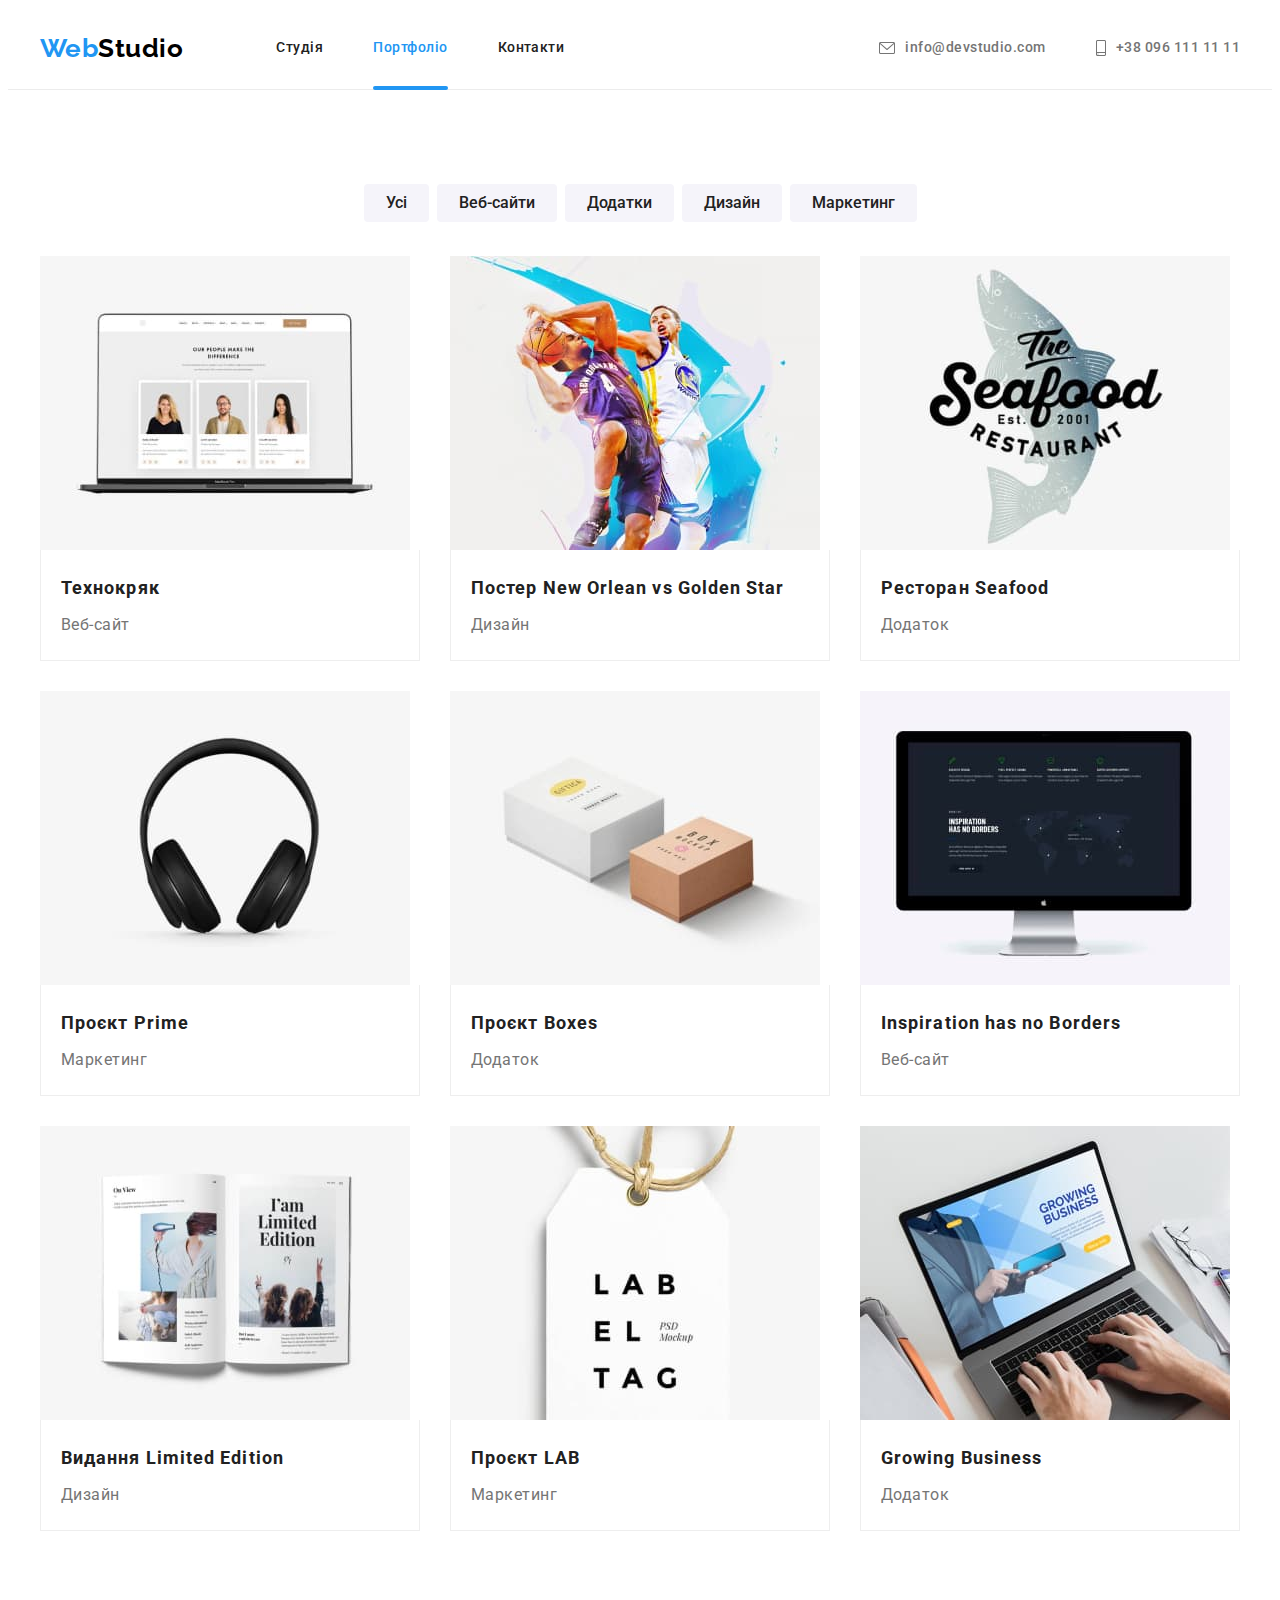
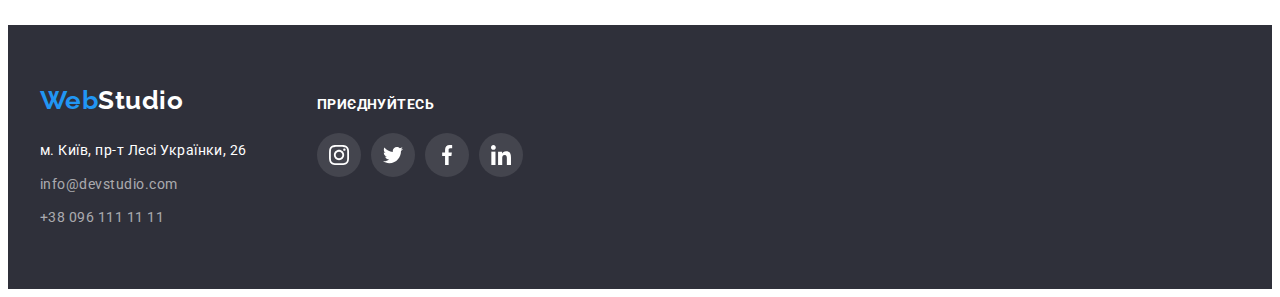
==== portfolio.html @ 05618b66 "Added files from previous project" ====
<!DOCTYPE html>
<html lang="en">
  <head>
    <meta charset="UTF-8" />
    <meta http-equiv="X-UA-Compatible" content="IE=edge" />
    <meta name="viewport" content="width=device-width, initial-scale=1.0" />
    <title>Портфоліо</title>
    <link
      rel="stylesheet"
      href="https://cdnjs.cloudflare.com/ajax/libs/modern-normalize/1.1.0/modern-normalize.min.css"
      integrity="sha512-wpPYUAdjBVSE4KJnH1VR1HeZfpl1ub8YT/NKx4PuQ5NmX2tKuGu6U/JRp5y+Y8XG2tV+wKQpNHVUX03MfMFn9Q=="
      crossorigin="anonymous"
      referrerpolicy="no-referrer"
    />
    <link rel="stylesheet" href="./css/styles.css" />
    <link
      href="https://fonts.googleapis.com/css2?family=Raleway:wght@700&family=Roboto:wght@400;500;700;900&display=swap"
      rel="stylesheet"
    />
  </head>
  <body>
    <header class="page-header">
      <div class="header container">
        <nav class="flex-box">
          <a href="./index.html" class="logo"
            ><span class="first-logo">Web</span>Studio</a
          >
          <ul class="site-nav list">
            <li class="flex-element">
              <a href="./index.html" class="link nav-link">Студія</a>
            </li>
            <li class="flex-element">
              <a href="./portfolio.html" class="link-current nav-link"
                >Портфоліо</a
              >
            </li>
            <li class="flex-element">
              <a href="#" class="link nav-link">Контакти</a>
            </li>
          </ul>
        </nav>
        <ul class="contacts list">
          <li class="flex-element">
            <a href="mailto:info@devstudio.com" class="link contact-link">
              <svg width="16" height="12">
                <use href="./images/icons.svg#email"></use>
              </svg>
              info@devstudio.com</a
            >
          </li>
          <li class="flex-element">
            <a href="tel:+380961111111" class="link contact-link">
              <svg width="10" height="16">
                <use href="./images/icons.svg#phone"></use>
              </svg>
              +38 096 111 11 11</a
            >
          </li>
        </ul>
      </div>
    </header>

    <main>
      <section class="section">
        <div class="container">
          <h1 class="section-title visually-hidden">Фільтри</h1>
          <ul class="list filter">
            <li class="button">
              <button type="button" class="filter-btn all-btn">Усі</button>
            </li>
            <li class="button">
              <button type="button" class="filter-btn">Веб-сайти</button>
            </li>
            <li class="button">
              <button type="button" class="filter-btn">Додатки</button>
            </li>
            <li class="button">
              <button type="button" class="filter-btn">Дизайн</button>
            </li>
            <li class="button">
              <button type="button" class="filter-btn">Маркетинг</button>
            </li>
          </ul>
          <h2 class="section-title visually-hidden">Роботи</h2>
          <ul class="list work-list">
            <li class="projects">
              <a href="#" class="projects-link">
                <div class="overlay">
                  <img
                    class="block"
                    src="./images/img.jpg"
                    alt="Екран ноутбука с веб-сайтом Технокряк"
                    width="370"
                    height="294"
                  />
                  <p class="project-text">
                    Ресурс пропонує комплексні пропозиції з різним рівнем
                    функціоналу та сервісів. Все це дозволить відвідувачу
                    отримати вичерпні відомості про компанію чи приватну особу.
                  </p>
                </div>
                <div class="work-type">
                  <h3 class="works">Технокряк</h3>
                  <p class="type">Веб-сайт</p>
                </div></a
              >
            </li>
            <li class="projects">
              <a href="#" class="projects-link">
                <div class="overlay">
                  <img
                    class="block"
                    src="./images/img2.jpg"
                    alt="Два баскетболіста"
                    width="370"
                    height="294"
                  />
                  <p class="project-text">
                    Lorem ipsum dolor sit amet consectetur adipisicing elit.
                    Molestiae consectetur laboriosam deleniti iusto eos adipisci
                    doloribus ab quidem facilis similique beatae, iure, sed
                    fugiat molestias.
                  </p>
                </div>
                <div class="work-type">
                  <h3 class="works">Постер New Orlean vs Golden Star</h3>
                  <p class="type">Дизайн</p>
                </div></a
              >
            </li>
            <li class="projects">
              <a href="#" class="projects-link">
                <div class="overlay">
                  <img
                    class="block"
                    src="./images/img3.jpg"
                    alt="Logo ресторану Seafood"
                    width="370"
                    height="294"
                  />
                  <p class="project-text">
                    Lorem ipsum dolor sit amet consectetur adipisicing elit. Rem
                    dolores tempora, iste quasi molestiae, cum voluptatum
                    consectetur esse ratione vero neque aut labore nisi
                    corporis.
                  </p>
                </div>
                <div class="work-type">
                  <h3 class="works">Ресторан Seafood</h3>
                  <p class="type">Додаток</p>
                </div></a
              >
            </li>
            <li class="projects">
              <a href="#" class="projects-link">
                <div class="overlay">
                  <img
                    class="block"
                    src="./images/img9.jpg"
                    alt="Навушники"
                    width="370"
                    height="294"
                  />
                  <p class="project-text">
                    Lorem ipsum dolor sit amet consectetur adipisicing elit.
                    Dicta voluptate a repudiandae doloribus ex est deserunt nemo
                    harum recusandae id, consequuntur culpa, repellendus quod
                    veniam.
                  </p>
                </div>
                <div class="work-type">
                  <h3 class="works">Проєкт Prime</h3>
                  <p class="type">Маркетинг</p>
                </div></a
              >
            </li>
            <li class="projects">
              <a href="#" class="projects-link">
                <div class="overlay">
                  <img
                    class="block"
                    src="./images/img4.jpg"
                    alt="Дві коробки"
                    width="370"
                    height="294"
                  />
                  <p class="project-text">
                    Lorem ipsum, dolor sit amet consectetur adipisicing elit.
                    Quibusdam ullam, excepturi dicta, exercitationem
                    voluptatibus repellendus obcaecati architecto perferendis
                    odit laboriosam quas quo atque voluptates. Unde!
                  </p>
                </div>
                <div class="work-type">
                  <h3 class="works">Проєкт Boxes</h3>
                  <p class="type">Додаток</p>
                </div></a
              >
            </li>
            <li class="projects">
              <a href="#" class="projects-link">
                <div class="overlay">
                  <img
                    class="block"
                    src="./images/img5.jpg"
                    alt="Екран ноутбука з веб-сайтом Inspiration has no Borders "
                    width="370"
                    height="294"
                  />
                  <p class="project-text">
                    Lorem ipsum dolor sit amet consectetur adipisicing elit.
                    Quod sequi quam doloremque amet rerum non consequuntur porro
                    possimus eos pariatur. Fuga atque ducimus dolore ipsam.
                  </p>
                </div>
                <div class="work-type">
                  <h3 class="works">Inspiration has no Borders</h3>
                  <p class="type">Веб-сайт</p>
                </div></a
              >
            </li>
            <li class="projects">
              <a href="#" class="projects-link">
                <div class="overlay">
                  <img
                    class="block"
                    src="./images/img6.jpg"
                    alt="Розгорнута книга"
                    width="370"
                    height="294"
                  />
                  <p class="project-text">
                    Lorem ipsum, dolor sit amet consectetur adipisicing elit.
                    Aliquam facilis ab debitis eum alias laborum? Quae itaque
                    eius, veritatis officiis totam rem cumque vel sequi.
                  </p>
                </div>
                <div class="work-type">
                  <h3 class="works">Видання Limited Edition</h3>
                  <p class="type">Дизайн</p>
                </div></a
              >
            </li>
            <li class="projects">
              <a href="#" class="projects-link">
                <div class="overlay">
                  <img
                    class="block"
                    src="./images/img7.jpg"
                    alt="Logo проєкту LAB"
                    width="370"
                    height="294"
                  />
                  <p class="project-text">
                    Lorem ipsum, dolor sit amet consectetur adipisicing elit.
                    Est, debitis. Omnis a aperiam nesciunt in! Maiores adipisci
                    aspernatur officia eligendi architecto dolore facilis
                    voluptatibus officiis.
                  </p>
                </div>
                <div class="work-type">
                  <h3 class="works">Проєкт LAB</h3>
                  <p class="type">Маркетинг</p>
                </div></a
              >
            </li>
            <li class="projects">
              <a href="#" class="projects-link">
                <div class="overlay">
                  <img
                    class="block"
                    src="./images/img8.jpg"
                    alt="Зображення додатку Growing Business в ноутбукі"
                    width="370"
                    height="294"
                  />
                  <p class="project-text">
                    Lorem ipsum dolor sit amet consectetur adipisicing elit. Eum
                    aut temporibus dicta quaerat perferendis delectus accusamus
                    non odio necessitatibus. Voluptatem laborum dolor veritatis
                    repellendus saepe.
                  </p>
                </div>
                <div class="work-type">
                  <h3 class="works">Growing Business</h3>
                  <p class="type">Додаток</p>
                </div></a
              >
            </li>
          </ul>
        </div>
      </section>
    </main>
    <footer class="footer">
      <div class="container footer-flex">
        <address class="address">
          <a href="./index.html" class="logo accent"
            ><span class="first-logo">Web</span>Studio</a
          >
          <ul class="list info">
            <li class="flex-element">
              <a
                href="https://goo.gl/maps/CPtrU1FHBa2aNyZL9"
                target="_blank"
                rel="noopener noreferrer nofollow"
                class="location"
                >м. Київ, пр-т Лесі Українки, 26</a
              >
            </li>
            <li class="flex-element">
              <a href="mailto:info@devstudio.com" class="footer-contact link"
                >info@devstudio.com</a
              >
            </li>
            <li class="flex-element">
              <a href="tel:+380961111111" class="footer-contact link"
                >+38 096 111 11 11</a
              >
            </li>
          </ul>
        </address>
        <div class="join-us">
          <h3 class="join-title">Приєднуйтесь</h3>
          <ul class="list social-links">
            <li class="social-link join-accent">
              <a href="" class="site">
                <svg class="" width="20" height="20">
                  <use href="./images/icons.svg#icon-instagram-footer"></use>
                </svg>
              </a>
            </li>
            <li class="social-link join-accent">
              <a href="" class="site"
                ><svg class="" width="20" height="20">
                  <use href="./images/icons.svg#icon-twitter-footer"></use>
                </svg>
              </a>
            </li>
            <li class="social-link join-accent">
              <a href="" class="site"
                ><svg class="" width="20" height="20">
                  <use href="./images/icons.svg#icon-facebook-footer"></use>
                </svg>
              </a>
            </li>
            <li class="social-link join-accent">
              <a href="" class="site"
                ><svg class="" width="20" height="20">
                  <use href="./images/icons.svg#icon-linkedin-footer"></use>
                </svg>
              </a>
            </li>
          </ul>
        </div>
      </div>
    </footer>
  </body>
</html>
---- css/styles.css ----
:root{
    --primary-text-color:#757575 ;
    --secondary-text-color:#212121;
    --accent-text-color:#2196F3;
    --btn-text-color:#FFFFFF;
    --order-btn-active:#188CE8;
    --background-color-secondary:#F5F4FA;
    --card-set-gap:30px;
    --social-links-fill:#afb1b8;
}
body{
    color:var(--primary-text-color) ;
    background-color: var(--btn-text-color) ;
    font-family: Roboto, 'Segoe UI', Tahoma, Geneva, Verdana, sans-serif ;
    letter-spacing: 0.03em;
}
.list{
    list-style: none;
    margin: 0;
    padding: 0;
}
.container{
    width: 1200px;
    padding-left: 15px;
    padding-right: 15px;
    margin: 0 auto;
}
.page-header{

    margin: 0 auto;
    border-bottom: 1px solid rgba(236, 236, 236, 1);
}
.header{
    display: flex;
    justify-content: space-between;
}
.logo{
    padding: 25px 0;

    color:#000000 ;

    font-family: Raleway, 'Segoe UI', Tahoma, Geneva, Verdana, sans-serif;
    font-weight: 700;
    font-size: 26px;
    line-height: 1.19;
    text-decoration: none;
    transition: color 250ms cubic-bezier(0.4, 0, 0.2, 1);
}
.first-logo, 
.logo:hover, 
.logo:focus, 
.link:hover, 
.link:focus{
    color: var(--accent-text-color) ;
    fill: var(--accent-text-color);
}
.link{
    transition: color 250ms cubic-bezier(0.4, 0, 0.2, 1),
    fill 250ms cubic-bezier(0.4, 0, 0.2, 1);
}
.flex-box{
    display: flex;
}
.site-nav, 
.contacts{
    display: flex;
}
.site-nav .flex-element{
    position: relative;
}
.site-nav .link-current{
    color: var(--accent-text-color);
}
.site-nav .flex-element:first-child{
    margin-left: 93px;
}
.link-current::after{
    content: '';
    position: absolute;
    width: 100%;
    height: 4px;
    bottom: -1px;

    background: #2196F3;
    border-radius: 2px;
}
.site-nav .nav-link,
.contacts .contact-link{
    text-decoration: none;
    display: flex;
    align-items: center;
    fill: currentColor ;
}
.contact-link{
    gap: 10px;
}
.site-nav,
.contacts{
    font-weight: 500;
    font-size: 14px;
    line-height: 1.14;
}
.nav-link {
    color:var(--secondary-text-color) ;
}
.site-nav .flex-element:not(:first-child){
    margin-left: 50px;
}
.contact-link,
.nav-link {
    padding: 32px 0;
}
.contacts .flex-element:not(:first-child){
    margin-left: 50px;
}
.contact-link{
    color: var(--primary-text-color);
}
.hero-title{
color: var(--btn-text-color);

    font-weight: 900;
    font-size: 44px;
    line-height: 1.36;
    letter-spacing: 0.06em;
    text-transform: uppercase;

    width: 696px;
    margin: 0 auto;

}

.main-section{
    background-color: 2F303A;
    text-align: center;
    padding-top: 200px;
    padding-bottom: 200px;
    margin: 0 auto;
}
.main-section{
    max-width: 1600px;
    height: 600px;
    background-image: linear-gradient(
        to right, 
        rgba(47, 48, 58, 0.4), 
        rgba(47, 48, 58, 0.4)
    ),url(../images/main-bg.jpg);
    background-repeat: no-repeat;
    background-position: center;
    background-size: cover;
}
.order-btn{
    color: var(--btn-text-color);
    background-color: var(--accent-text-color);
    cursor: pointer;

    font-family: inherit;
    font-weight: 700;
    font-size: 16px;
    line-height: 1.87;
    letter-spacing: 0.06em;

    display: flex;
    align-items: center;
    justify-content: center;
    min-width: 216px;
    height: 50px;
    border: none;
    outline: none;
    
    padding: 10px;
    border-radius: 4px;
    margin-top: 30px;
    margin-left: auto;
    margin-right: auto;

    transition: background-color 250ms cubic-bezier(0.4, 0, 0.2, 1);
}
.order-btn:hover, 
.order-btn:focus{
    background-color: var(--order-btn-active);
    
}
.backdrop{
    position: fixed;
    left: 0;
    top: 0;
    width: 100%;
    height: 100%;
    background-color: rgba(0, 0, 0, 0.25);

    transition: opacity 250ms cubic-bezier(0.4, 0, 0.2, 1);
}
.modal-window{
    position: absolute;
    top: 50%;
    left: 50%;
    transform: translate(-50%, -50%);
    width: 528px;
    height: 581px;
    background-color: var(--btn-text-color);
    border-radius: 4px;
}
.is-hidden{
    opacity:0 ;
    pointer-events: none;
}
.modal-button{
    position: absolute;
    top: 8px;
    right: 8px;

    display: flex;
    align-items: center;
    justify-content: center;

    width: 30px;
    height: 30px;
    border: 1px solid rgba(0, 0, 0, 0.1);
    background-color: var(--btn-text-color);
    border-radius: 50%;
    cursor: pointer;
}
.all-btn{
    padding: 6px 25px 6px 25px;
}
.filter-btn{
    padding: 6px 22px 6px 22px;

    color:#212121 ;
    background-color: var(--background-color-secondary) ;
    cursor: pointer;

    font-family: inherit;
    font-weight: 500;
    font-size: 16px;
    line-height: 26px;
    border: none;
    border-radius: 4px;

    transition: background-color 250ms cubic-bezier(0.4, 0, 0.2, 1),
    color 250ms cubic-bezier(0.4, 0, 0.2, 1),
    filter 250ms cubic-bezier(0.4, 0, 0.2, 1);
}
.filter{
    display: flex;
    margin-bottom: 34px;
    justify-content: center;
}
.button:not(:first-child){
    margin-left: 8px;
}
.work-list{
    display: flex;
    flex-wrap: wrap;
    
    margin-top: calc(-1 * var(--card-set-gap));
    margin-left: calc(-1 * var(--card-set-gap));
    
}
.overlay{
    position: relative;
    overflow: hidden;
}
.project-text{
    position: absolute;
    bottom: 0;
    font-weight: 400;
    font-size: 18px;
    line-height: 1.56;    
    
    color: var(--btn-text-color);
    background-color: rgba(33, 150, 243, 0.9);
    margin: 0;
    padding: 63px 24px;   
    transform: translateY(101%);
    transition: transform 250ms cubic-bezier(0.4, 0, 0.2, 1);
}
.projects-link:hover .project-text,
.projects-link:focus .project-text
{
    transform: translateY(0);
}
.projects{
    width: calc((100% - 90px) / 3 );
    margin-top: var(--card-set-gap);
    margin-left: var(--card-set-gap);
}
.projects-link:hover{
    box-shadow: 0px 1px 1px rgba(0, 0, 0, 0.12), 
    0px 4px 4px rgba(0, 0, 0, 0.06), 
    1px 4px 6px rgba(0, 0, 0, 0.16);
    cursor: pointer;
    transition: box-shadow 250ms cubic-bezier(0.4, 0, 0.2, 1);
}
.projects-link{
    font-family: inherit;
    color: inherit;
    text-decoration: none;
    display: block;


}
/* .work-list .flex-element:nth-child(3n){
    margin-right: 0;
}
.work-list .flex-element:nth-last-child(-n + 3){
    margin-bottom: 0;
} */
.filter-btn:hover,
.filter-btn:focus{
    color: var(--btn-text-color);
    background-color: var(--accent-text-color);
    filter: drop-shadow(0px 4px 4px rgba(0, 0, 0, 0.25));
    
}
.section{
    padding-top: 94px;
    padding-bottom: 94px;
    margin: 0 auto; 
}
.section-title{
    font-weight: 700;
    font-size: 36px;
    line-height: 1.16;
    text-align: center;
    margin: 0;
    margin-bottom: 50px;

}
.visually-hidden{
    position: absolute;
    white-space: nowrap;
    width: 1px;
    height: 1px;
    overflow: hidden;
    border: 0;
    padding: 0;
    clip: rect(0 0 0 0);
    clip-path: inset(50%);
    margin: -1px;
}
.section-title, 
.paragraph-title,
.works{
    color: #212121;
}
.icon{
    width: 100%;
    height: 120px;
    margin-bottom: 30px;
    background-color: var(--background-color-secondary);
    border-radius: 4px;
    display: flex;
        justify-content: center;
        align-items: center;
}
/* .icon-item{
    width: 100%;
    height: 100%;
} */

/* .advantages .flex-element::before{
    display: inline-flex;
    content: '';
    width: 270px;
    height:120px ;
    background-color: var(--background-color-secondary);
    border-radius: 4px;

    margin-bottom: 30px;
} */
/* .icon-antenna::before{
    background-image: url(../images/antenna.svg);
    background-repeat: no-repeat;
    background-position:center;
}
.icon-clock::before {
    background-image: url(../images/clock.svg);
    background-repeat: no-repeat;
    background-position: center;
}
.icon-diagram::before {
    background-image: url(../images/diagram.svg);
    background-repeat: no-repeat;
    background-position: center;
}
.icon-astronaut::before {
    background-image: url(../images/astronaut.svg);
    background-repeat: no-repeat;
    background-position: center;
} */
.advantages .flex-element:not(:first-child){
    margin-left: 30px;
}
.examples{
    display: flex;
    justify-content: space-between;
}
.examples .flex-element{
    position: relative;
    display: block;
    height: 294px;
}
.examples-link{
    display: block;
    height: 294px;
}
.pic-description{
    position: absolute;
    display: flex;
    justify-content: center;
    align-items: center;
    width: 100%;
    height: 70px;
    background-color: rgba(47, 48, 58, 0.8);
    bottom: 0;
}
.description-title{
    font-weight: 700;
    font-size: 14px;
    line-height: 1.14;
    text-align: center;
    letter-spacing: 0.03em;
    text-transform: uppercase;
    
    color: #FFFFFF;
    margin: 0;
    
}
.works{
    font-weight: 700;
    font-size: 18px;
    line-height: 2;
    letter-spacing: 0.06em;

    margin-bottom: 4px;
        margin-top: 0;
}
.paragraph-title{
    margin-top: 0;
    margin-bottom: 10px;
    
    font-weight: 700;
    font-size: 14px;
    line-height: 1.14;
    text-transform: uppercase;
    
}
.paragraph-title .flex-element{
    text-shadow: 0px 4px 4px rgba(0, 0, 0, 0.25);
}
.paragraph-title.member{
    font-weight: 500;
    font-size: 16px;
    line-height: 1.18;
    text-transform: none;
}
.position{
    font-size: 16px;
    line-height: 1.18;
}
.paragraph-text{
    margin-top: 10px;
    margin-bottom: 0;
    margin-right: 0;
    
    font-size: 14px;
    line-height: 1.71;
}
.list.flex-box .flex-element{
    width: 270px;
}
.back-color{
    text-align: center;
    background-color: var(--btn-text-color);
    padding: 30px;

}
.padding{
    padding-top: 0;
}
.position{
    margin: 0;
    margin-bottom: 16px;
}
.team{
    background-color: var(--background-color-secondary);

    padding-top: 94px;
}
.team-pic{
    box-shadow: 0px 2px 4px rgba(0, 0, 0, 0.25);
    border-radius: 0px 0px 4px 4px;
}
.team-pic:not(:first-child){
    margin-left: 30px;
}
.team-pic{
    width: 270px;
}
.team-list{
    display: flex;

    background-color: var(--background-color-secondary);
}
.block{
    display: block;
}
.work-type{
    padding: 20px 20px;
    border-right-color: rgb(238, 238, 238);
    border-right-style: solid;
    border-right-width: 1px;
    border-bottom-color: rgb(238, 238, 238);
    border-bottom-style: solid;
    border-bottom-width: 1px;
    border-left-color: rgb(238, 238, 238);
    border-left-style: solid;
    border-left-width: 1px;
}
.type{
    font-size: 16px;
    line-height: 1.87;
    margin: 0;
}

.social-links{
    display: flex;
    gap: 10px;
}
.social-link{
    width: 44px;
    height: 44px;
}
.site{
    width: 100%;
    height: 100%;
    display: flex;
    justify-content: center;
    align-items: center;
    border-radius: 50%;
    fill:var(--social-links-fill);
    transition: background-color 250ms cubic-bezier(0.4, 0, 0.2, 1), 
    fill 250ms cubic-bezier(0.4, 0, 0.2, 1);

}
.site:hover,
.site:focus{
    background-color: var(--order-btn-active);
    fill: var(--btn-text-color);
    outline: none;
    
}
.clients{
    display: flex;
    gap: 30px;
}
.client{
width: 170px;
height: 92px;
}
.page{
    display: flex;
    width: 100%;
    height: 100%;
    justify-content: center;
    align-items: center;
    fill: var(--social-links-fill);
    border-radius: 4px;
    border: 1px solid var(--social-links-fill) ;
    transition: fill 250ms cubic-bezier(0.4, 0, 0.2, 1);
}
.page:hover,
.page:focus{
    fill: var(--accent-text-color);
    border: 1px solid var(--accent-text-color);
    
}
.company{
    width: 100px;
    height: 47px;
}
.footer{

    padding-top: 60px;
    padding-bottom: 60px;
    margin: 0 auto;
    background-color: #2F303A;
}
.footer-flex{
    display: flex;
    gap: 70px;
    align-items: baseline;
}
.logo.accent{
    display: flex;
    padding: 0;
    margin-top: 0;
    margin-bottom: 20px;
    margin-right: auto;
    margin-left: 0;

    color: #FFFFFF;
}
.address{
    font-style: normal;
}
.location{
    color: var(--btn-text-color);

    font-size: 14px;
    line-height: 2;
    text-decoration: none;
    font-style: normal;
}
.footer-contact{
    color: rgba(255, 255, 255, 0.6);
    
    font-size: 14px;
    line-height: 1.71;
    text-decoration: none;
    font-style: normal;
}
.info .flex-element:not(:first-child){
    margin-top: 9px;
}
.join-title{
        font-style: normal;
        font-weight: 700;
        font-size: 14px;
        line-height: 1.14;
        letter-spacing: 0.03em;
        text-transform: uppercase;
    
        color: #FFFFFF;

        margin: 0;
        margin-bottom: 20px;
}
.join-accent{
    background: rgba(255, 255, 255, 0.1);
    border-radius: 50%;
}
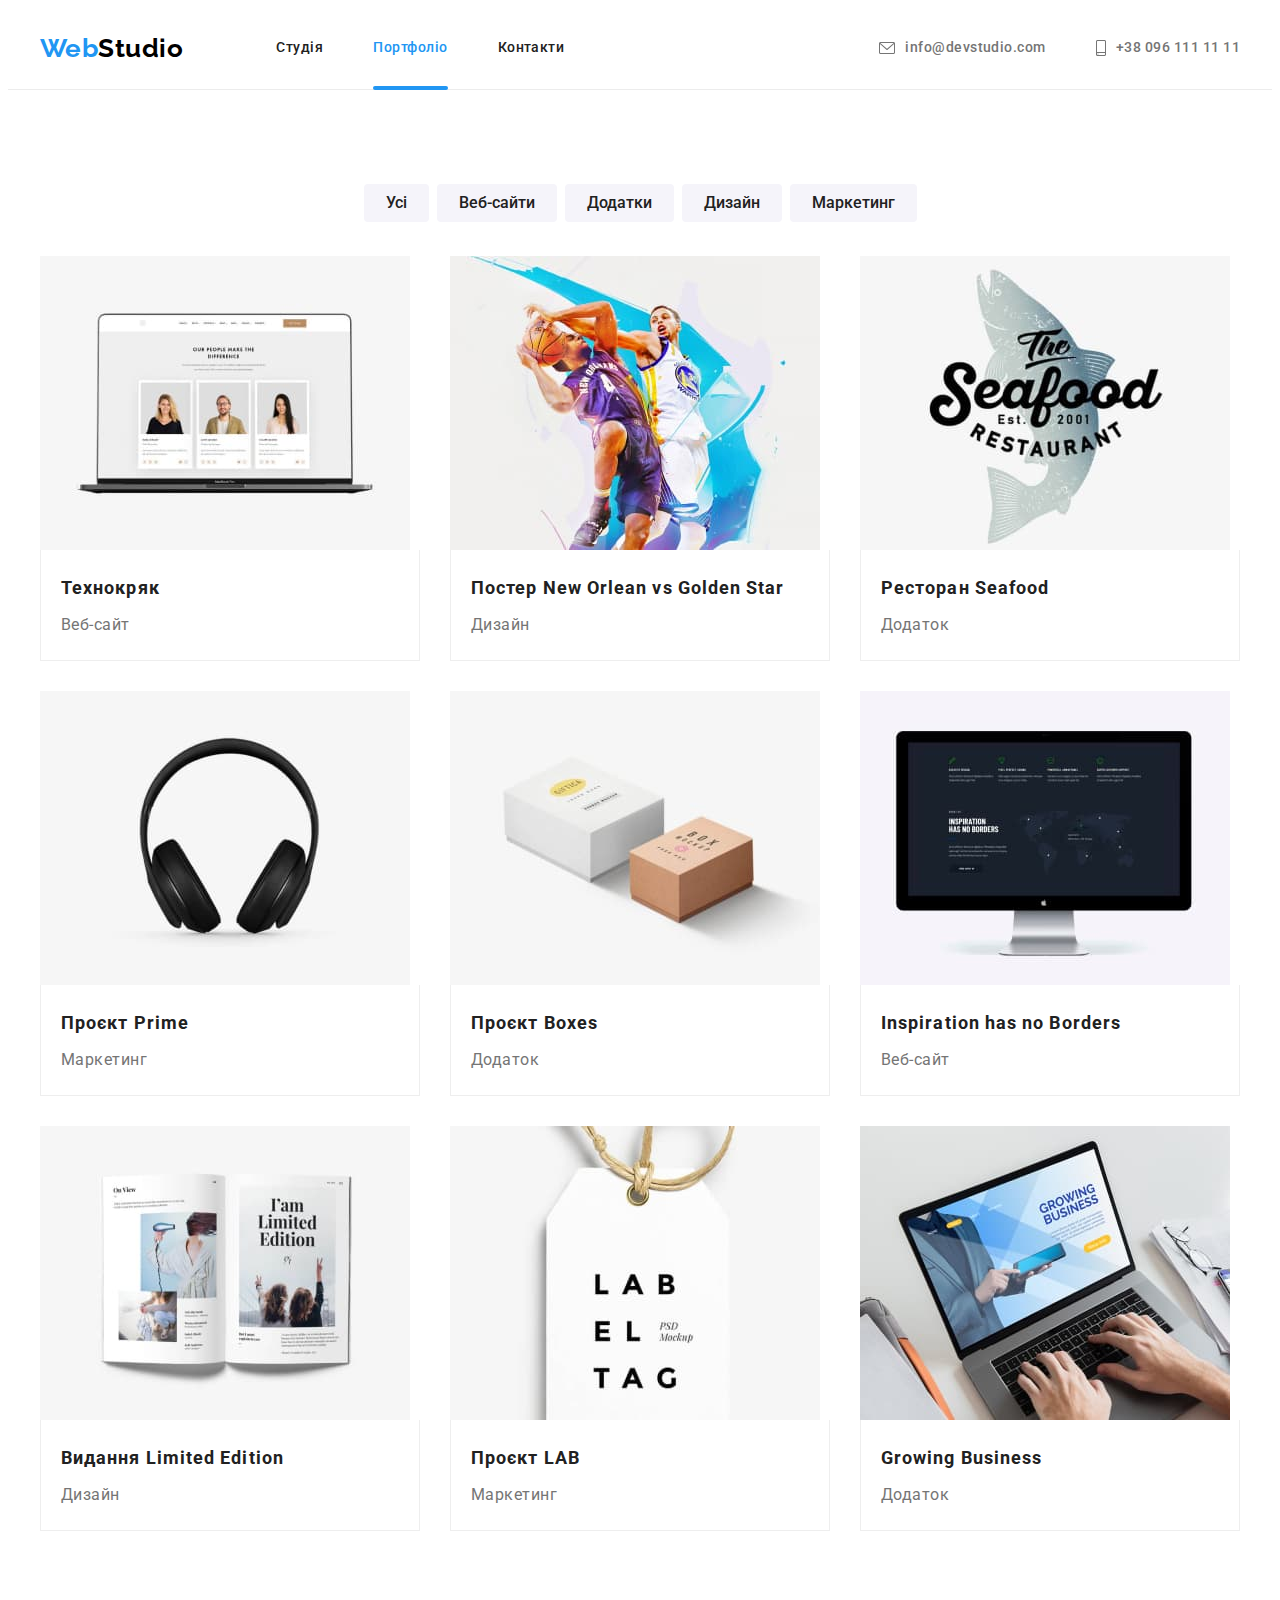
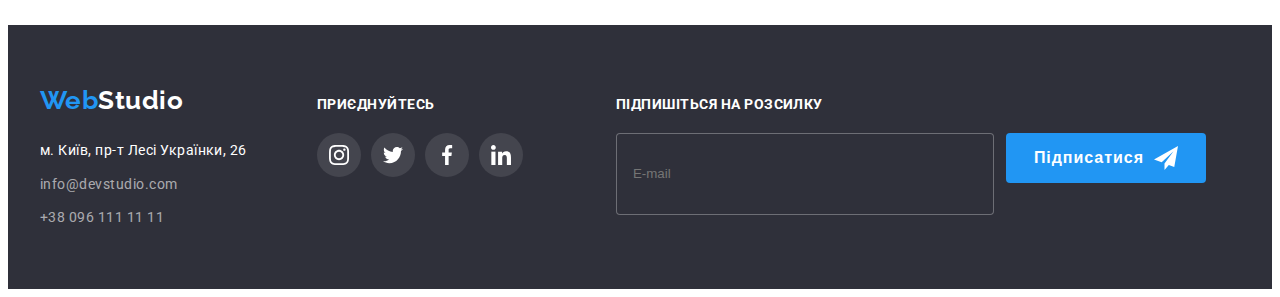
==== commit 3eca9f12: "Added styles for modal window and added subscribe form for footer" ====
--- a/portfolio.html
+++ b/portfolio.html
@@ -352,6 +352,18 @@
             </li>
           </ul>
         </div>
+        <form class="subscribe-form">
+          <h3 class="join-title">Підпишіться на розсилку</h3>
+          <label class="flex-box">
+            <input class="join-form" type="email" placeholder="E-mail" />
+            <button class="subscribe" type="submit">
+              Підписатися
+              <svg class="" width="24" height="24">
+                <use href="./images/icons.svg#icon-send"></use>
+              </svg>
+            </button>
+          </label>
+        </form>
       </div>
     </footer>
   </body>
--- a/css/styles.css
+++ b/css/styles.css
@@ -196,8 +196,6 @@
     top: 50%;
     left: 50%;
     transform: translate(-50%, -50%);
-    width: 528px;
-    height: 581px;
     background-color: var(--btn-text-color);
     border-radius: 4px;
 }
@@ -220,6 +218,13 @@
     background-color: var(--btn-text-color);
     border-radius: 50%;
     cursor: pointer;
+    fill: #000000;
+
+    transition: fill 250ms cubic-bezier(0.4, 0, 0.2, 1) ;
+}
+.modal-button:hover,
+.modal-button:focus{
+    fill: var(--accent-text-color);
 }
 .all-btn{
     padding: 6px 25px 6px 25px;
@@ -601,7 +606,7 @@
     margin-right: auto;
     margin-left: 0;
 
-    color: #FFFFFF;
+    color: var(--btn-text-color);
 }
 .address{
     font-style: normal;
@@ -630,10 +635,9 @@
         font-weight: 700;
         font-size: 14px;
         line-height: 1.14;
-        letter-spacing: 0.03em;
         text-transform: uppercase;
     
-        color: #FFFFFF;
+        color: var(--btn-text-color);
 
         margin: 0;
         margin-bottom: 20px;
@@ -641,4 +645,186 @@
 .join-accent{
     background: rgba(255, 255, 255, 0.1);
     border-radius: 50%;
+}
+.subscribe-form{
+    margin-left: 23px;
+}
+.join-form{
+    display: inline-block;
+    background-color: #2F303A;
+    width: 358px;
+    height: 50px; 
+
+    border: 1px solid rgba(255, 255, 255, 0.3);
+    border-radius: 4px;
+}
+input[placeholder="E-mail"]{
+        line-height: 1.25;
+        outline: none;
+
+        color: rgba(255, 255, 255, 0.6);
+
+        padding-top: 15px;
+        padding-bottom: 15px;
+        padding-left: 16px;
+
+}
+.subscribe{
+    display: flex;
+    align-items: center;
+    justify-content: center;
+    gap: 10px;
+
+    width: 200px;
+    height: 50px;
+    font-weight: 700;
+    font-size: 16px;
+    line-height: 1.88;
+    
+    
+    letter-spacing: 0.06em;
+    
+    color:var(--btn-text-color);
+    background-color: var(--accent-text-color);
+    border-radius: 4px;
+    border: none;
+    cursor: pointer;
+
+    margin-left: 12px;
+    padding: 10px 28px;
+}
+.subscribe:hover,
+.subscribe:focus{
+    background-color: var(--order-btn-active);
+}
+.feedback{
+    padding: 40px;
+    display: flex;
+    flex-direction: column;
+    align-items: center;
+}
+.feedback h2{
+    font-weight: 700;
+    font-size: 20px;
+    line-height: 1.15;
+    text-align: center;
+    
+    color: var(--secondary-text-color);
+
+    margin-top: 12px;
+}
+.feedback label{
+    position: relative;
+    width: 448px;
+    display: flex;
+    flex-direction: column;
+    gap: 4px;
+
+
+    font-weight: 400;
+    font-size: 12px;
+    line-height: 14px;
+    letter-spacing: 0.01em;
+    
+    color: var(--primary-text-color);
+    transition: fill 250ms cubic-bezier(0.4, 0, 0.2, 1);
+    
+    
+    margin-bottom: 10px;
+}
+.feedback-label:hover,
+.feedback-label:focus{
+    fill: var(--order-btn-active); 
+    cursor: pointer;
+}
+textarea {
+    resize: none;
+    border-radius: 4px;
+    border: 1px solid rgba(33, 33, 33, 0.2);
+    outline: none;
+    padding: 12px 16px;
+    transition: border 250ms cubic-bezier(0.4, 0, 0.2, 1);
+}
+textarea:hover,
+textarea:focus{
+    border: 1px solid var(--order-btn-active);
+    cursor: pointer;
+}
+.feedback input{
+    border-radius: 4px;
+    height: 40px;
+    border: 1px solid rgba(33, 33, 33, 0.2);
+    padding: 0;
+    padding-left: 30px;
+    outline: none;
+
+    transition: border 250ms cubic-bezier(0.4, 0, 0.2, 1);
+}
+.feedback input:hover,
+.feedback input:focus {
+    border: 1px solid #188CE8;
+    cursor: pointer;
+}
+.icon-feedback{
+    position: absolute;
+    top: 50%;
+    left: 12px;
+}
+label.agreement {
+    position: relative;
+    display: flex;
+    flex-direction: row;
+    justify-content: center;
+
+    font-weight: 400;
+    font-size: 14px;
+    line-height: 1.71;
+    
+    color: var(--primary-text-color);
+
+    margin-bottom: 30px;
+}
+.agreement-accent{
+    color: var(--accent-text-color);
+    cursor: pointer;
+}
+.send-feedback{        
+    width: 200px;
+    height: 50px;
+    font-weight: 700;
+    font-size: 16px;
+    line-height: 1.88;
+    letter-spacing: 0.06em;
+        
+    color: var(--btn-text-color);
+    background-color: var(--accent-text-color);
+    border-radius: 4px;
+    border: none;
+    cursor: pointer;
+        
+    padding: 10px 52px;
+
+    transition: background-color 250ms cubic-bezier(0.4, 0, 0.2, 1);
+}
+.send-feedback:hover,
+.send-feedback:focus{
+    background-color: var(--order-btn-active);
+    outline: var(--order-btn-active);
+}
+.icon-checkbox{
+    position: absolute;
+    top: 4px;
+    left: 17px;
+    cursor: pointer;
+}
+.checkbox:checked ~ .icon-checked{
+    opacity: 1;
+}
+.icon-checked{
+    position: absolute;
+    top: 4px;
+    left: 17px;
+    cursor: pointer;
+    opacity: 0;
+    transition: opacity 250ms cubic-bezier(0.4, 0, 0.2, 1);
 }